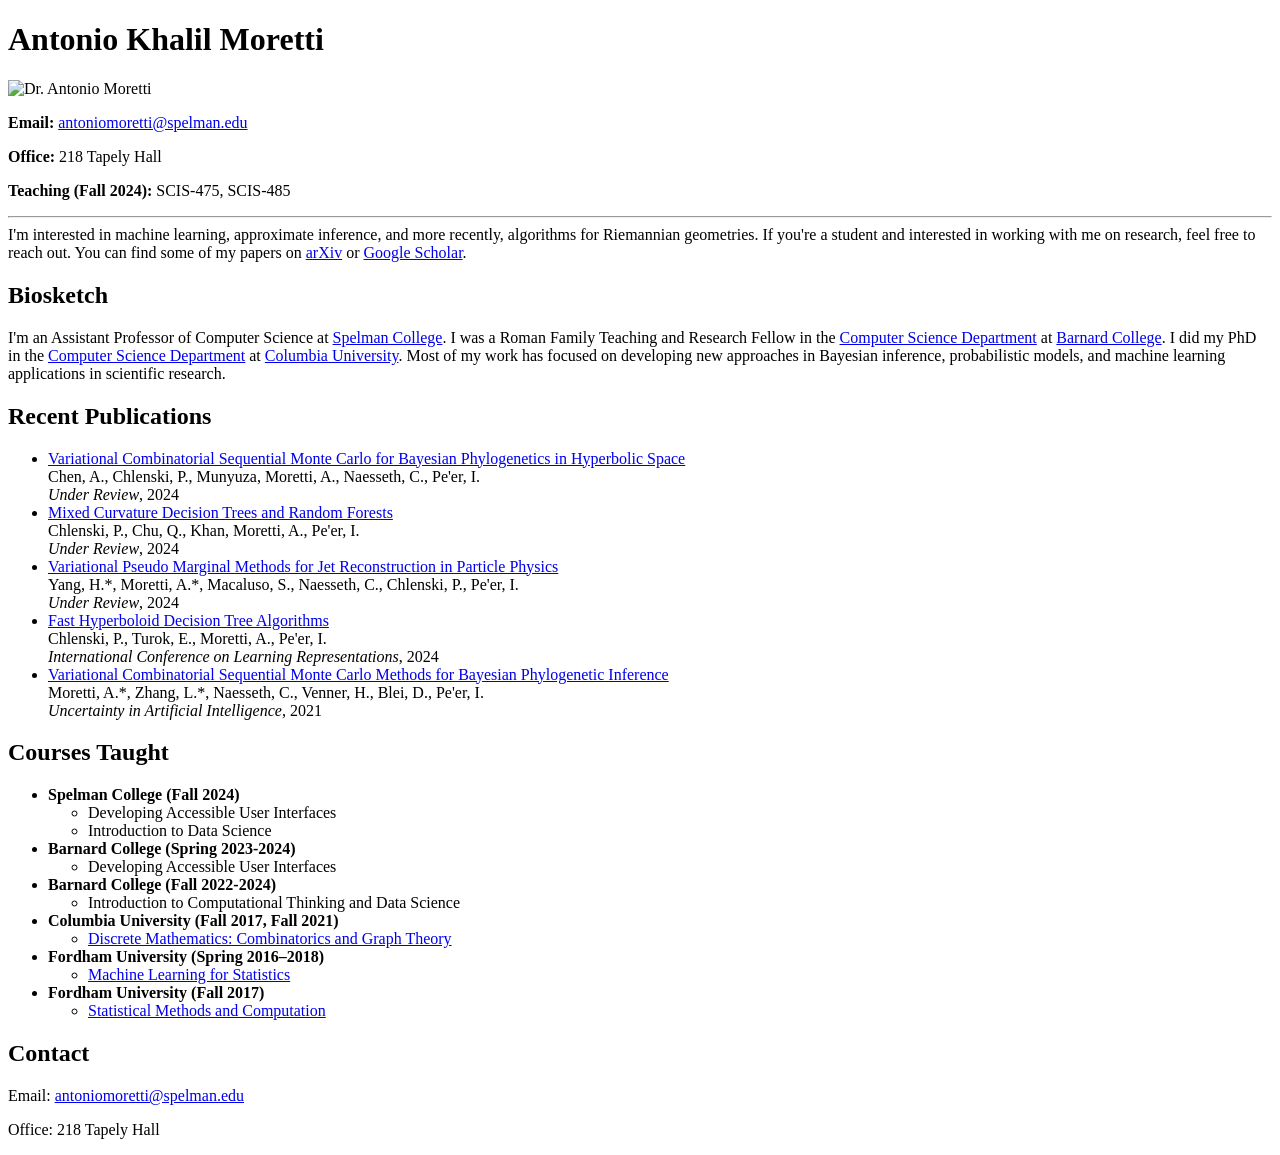
==== index.html @ acd08ad3 "update index.html" ====
<!DOCTYPE html>
<html lang="en">
<head>
    <meta charset="UTF-8">
    <meta name="viewport" content="width=device-width, initial-scale=1.0">
    <title>Antonio Khalil Moretti</title>
    <link rel="stylesheet" href="style.css">
    <link rel="stylesheet" href="https://cdnjs.cloudflare.com/ajax/libs/font-awesome/6.0.0-beta3/css/all.min.css">
</head>
<body>

    <header>
        <div class="header-content">
            <h1>Antonio Khalil Moretti</h1>
        </div>
        <img src="images/antonio.jpg" alt="Dr. Antonio Moretti" class="profile-photo">
    </header>

    <section class="contact">
        <p><strong>Email:</strong> <a href="mailto:antoniomoretti@spelman.edu">antoniomoretti@spelman.edu</a></p>
        <p><strong>Office:</strong> 218 Tapely Hall</p>
        <p><strong>Teaching (Fall 2024):</strong> SCIS-475, SCIS-485</p>
    </section>

    <hr>

    <section>
        I'm interested in machine learning, approximate inference, and more recently, algorithms for Riemannian geometries. If you're a student and interested in working with me on research, feel free to reach out. 
        You can find some of my papers on <a href="https://arxiv.org/search/cs?searchtype=author&query=Moretti,+A+K">arXiv</a> or <a href="https://scholar.google.com/citations?user=zOHnboAAAAAJ&hl=en">Google Scholar</a>.
    </section>

    <section>
        <h2>Biosketch</h2>
        <p>I'm an Assistant Professor of Computer Science at <a href="https://www.spelman.edu/">Spelman College</a>. 
            I was a Roman Family Teaching and Research Fellow in the <a href="https://cs.barnard.edu/">Computer Science Department</a> 
            at <a href="https://barnard.edu/">Barnard College</a>. 
            I did my PhD in the <a href="https://www.cs.columbia.edu/">Computer Science Department</a> at <a href="https://www.columbia.edu/">Columbia University</a>. 
            Most of my work has focused on developing new approaches in Bayesian inference, probabilistic models, and machine learning applications in scientific research.</p>
    </section>

    <section>
        <h2>Recent Publications</h2>
        <ul>
            <li>
              <a href="https://openreview.net/attachment?id=29cqyUl2bI&name=pdf">Variational Combinatorial Sequential Monte Carlo for Bayesian Phylogenetics in Hyperbolic Space</a><br>
              Chen, A., Chlenski, P., Munyuza, Moretti, A., Naesseth, C., Pe'er, I.<br>
              <em>Under Review</em>, 2024
            </li>
            <li>
              <a href="https://arxiv.org/abs/2410.13879">Mixed Curvature Decision Trees and Random Forests</a><br>
              Chlenski, P., Chu, Q., Khan, Moretti, A., Pe'er, I.<br>
              <em>Under Review</em>, 2024
            </li>
            <li>
              <a href="https://openreview.net/pdf?id=pCapRF2vFf">Variational Pseudo Marginal Methods for Jet Reconstruction in Particle Physics</a><br>
              Yang, H.*, Moretti, A.*, Macaluso, S., Naesseth, C., Chlenski, P., Pe'er, I.<br>
              <em>Under Review</em>, 2024
            </li>
            <li>
              <a href="https://arxiv.org/abs/2310.13841">Fast Hyperboloid Decision Tree Algorithms</a><br>
              Chlenski, P., Turok, E., Moretti, A., Pe'er, I.<br>
              <em>International Conference on Learning Representations</em>, 2024
            </li>
            <li>
              <a href="https://arxiv.org/abs/2106.00075">Variational Combinatorial Sequential Monte Carlo Methods for Bayesian Phylogenetic Inference</a><br>
              Moretti, A.*, Zhang, L.*, Naesseth, C., Venner, H., Blei, D., Pe'er, I.<br>
              <em>Uncertainty in Artificial Intelligence</em>, 2021
            </li>
          </ul>
    </section>

    <section>
        <h2>Courses Taught</h2>
        <ul>
            <li><strong>Spelman College (Fall 2024)</strong>
                <ul>
                    <li>Developing Accessible User Interfaces</li>
                    <li>Introduction to Data Science</li>
                </ul>
            </li>
            <li><strong>Barnard College (Spring 2023-2024)</strong>
                <ul>
                    <li>Developing Accessible User Interfaces</li>
                </ul>
            </li>
            <li><strong>Barnard College (Fall 2022-2024)</strong>
                <ul>
                    <li>Introduction to Computational Thinking and Data Science</li>
                </ul>
            </li>
            <li><strong>Columbia University (Fall 2017, Fall 2021)</strong>
                <ul>
                    <li><a href="http://www.cs.columbia.edu/~amoretti/3203/">Discrete Mathematics: Combinatorics and Graph Theory</a></li>
                </ul>
            </li>
            <li><strong>Fordham University (Spring 2016–2018)</strong>
                <ul>
                    <li><a href="http://www.cs.columbia.edu/~amoretti/7847s17.html">Machine Learning for Statistics</a></li>
                </ul>
            </li>
            <li><strong>Fordham University (Fall 2017)</strong>
                <ul>
                    <li><a href="http://www.cs.columbia.edu/~amoretti/7844.html">Statistical Methods and Computation</a></li>
                </ul>
            </li>
        </ul>
    </section>

    <section>
        <h2>Contact</h2>
        <p>Email: <a href="mailto:antoniomoretti@spelman.edu">antoniomoretti@spelman.edu</a></p>
        <p>Office: 218 Tapely Hall</p>
    </section>

</body>
</html>
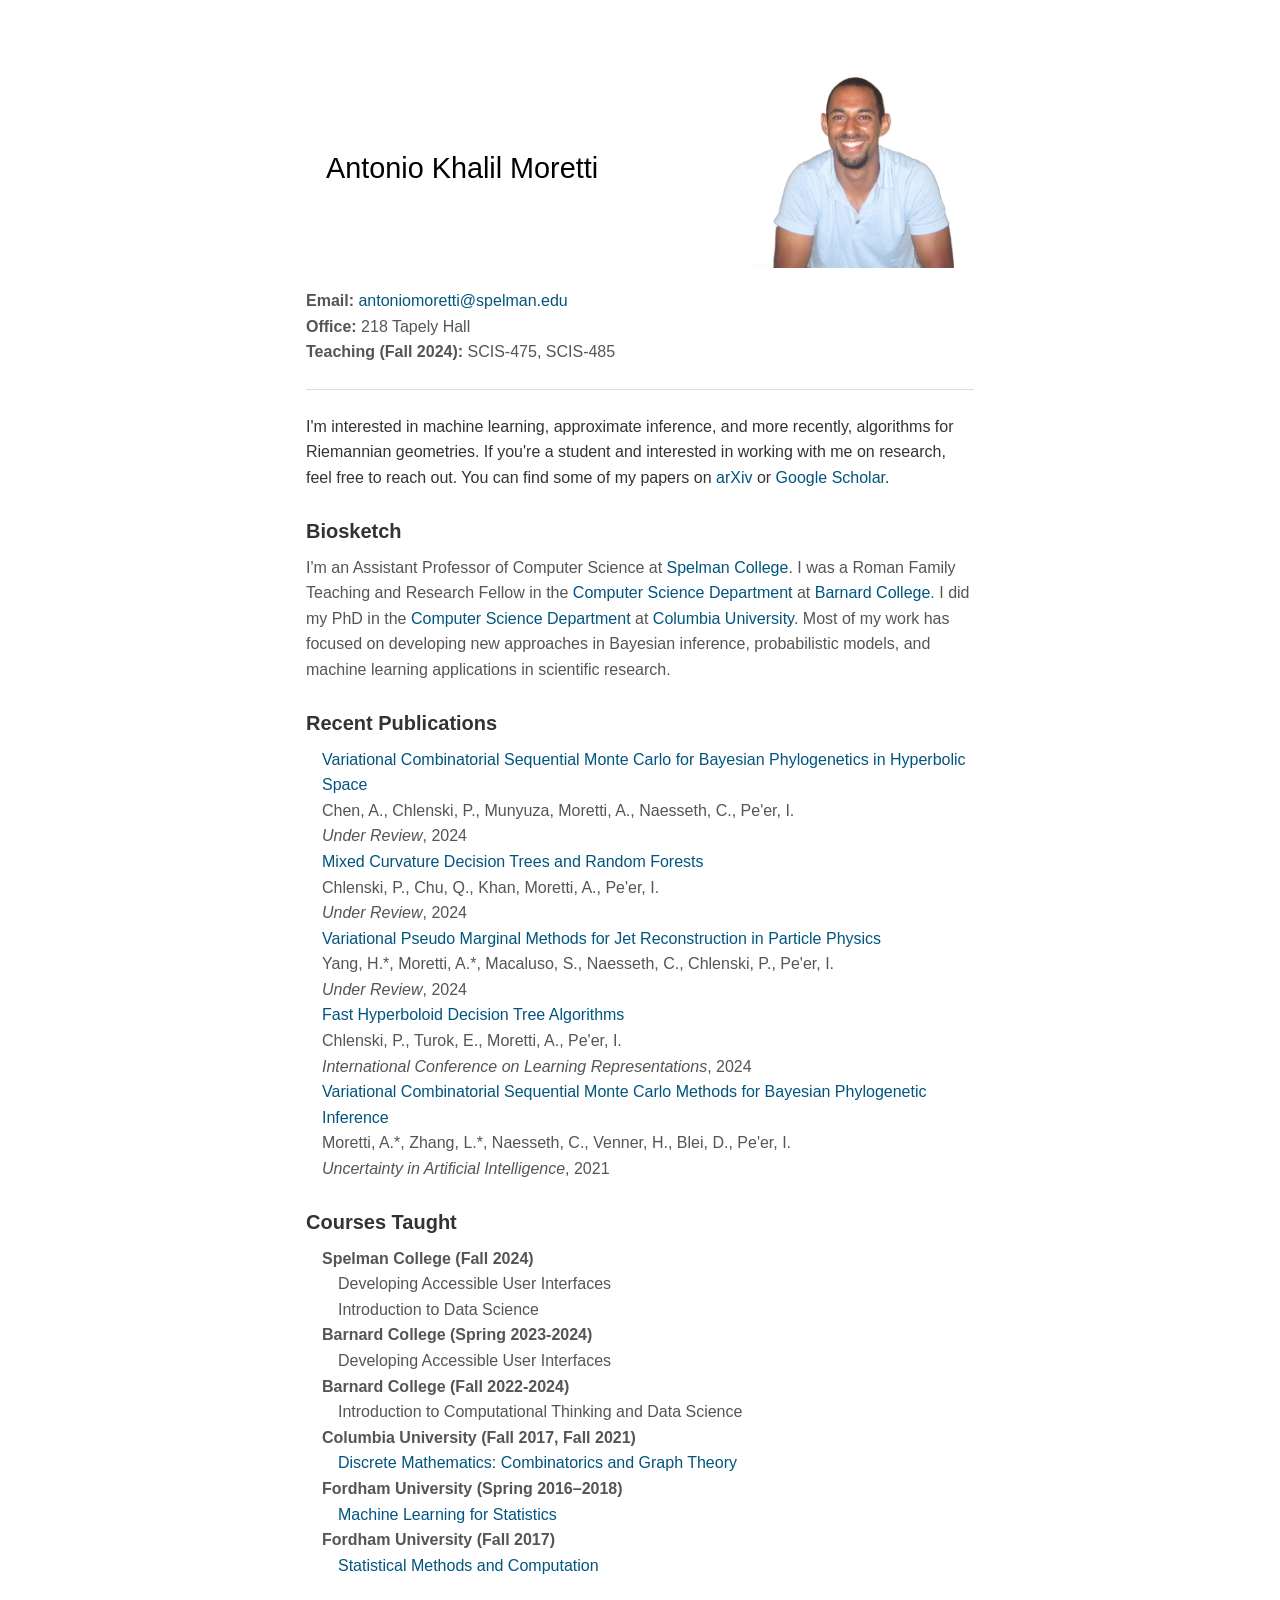
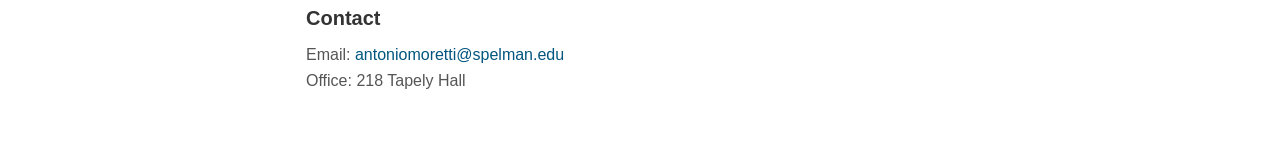
==== commit 7b7a9351: "Update index.html" ====
--- a/index.html
+++ b/index.html
@@ -13,7 +13,7 @@
         <div class="header-content">
             <h1>Antonio Khalil Moretti</h1>
         </div>
-        <img src="images/antonio.jpg" alt="Dr. Antonio Moretti" class="profile-photo">
+        <img src="images/antonio_nobackground.png" alt="Dr. Antonio Moretti" class="profile-photo">
     </header>
 
     <section class="contact">
--- a/style.css
+++ b/style.css
@@ -0,0 +1,102 @@
+/* Reset */
+* {
+    margin: 0;
+    padding: 0;
+    box-sizing: border-box;
+}
+
+/* General Styles */
+body {
+    font-family: Arial, sans-serif;
+    line-height: 1.6;
+    color: #333;
+    background-color: #ffffff;
+    max-width: 700px;
+    margin: 2rem auto;
+    padding: 1rem;
+}
+
+
+header {
+    display: flex;
+    align-items: center;
+    justify-content: space-between;
+    background-color: #ffffff;
+    color: black;
+    padding: 20px;
+    text-align: left;
+}
+
+h1 {
+    margin-right: 300px;  /* Space between name and photo */
+}
+
+.profile-photo {
+    width: 200px;  /* Adjust size as needed */
+    height: 200px;
+    object-fit: cover;
+}
+
+header h1 {
+    font-size: 1.8rem;
+    font-weight: normal;
+    margin: 1.5rem 0;
+}
+
+header p {
+    font-size: 1rem;
+    color: #555;
+    margin-bottom: 1rem;
+}
+
+
+
+.scholar-link {
+    display: inline-block;
+    margin-top: 1rem;
+    color: #4285F4;
+    text-decoration: none;
+    font-size: 1.2rem;
+}
+
+.scholar-link i {
+    margin-right: 0.5rem;
+}
+
+/* Sections */
+hr {
+    border: none;
+    border-top: 1px solid #ddd;
+    margin: 1.5rem 0;
+}
+
+section {
+    margin-bottom: 1.5rem;
+}
+
+h2 {
+    font-size: 1.25rem;
+    color: #333;
+    margin-bottom: 0.5rem;
+}
+
+p, ul {
+    font-size: 1rem;
+    color: #555;
+}
+
+ul {
+    list-style-type: none;
+    padding-left: 1rem;
+}
+
+a {
+    color: #00557F; /* A commonly used blue for links */
+    text-decoration: none; /* Removes underline from links */
+}
+
+
+a:hover {
+    color: #00557F;
+    text-decoration: underline;
+}
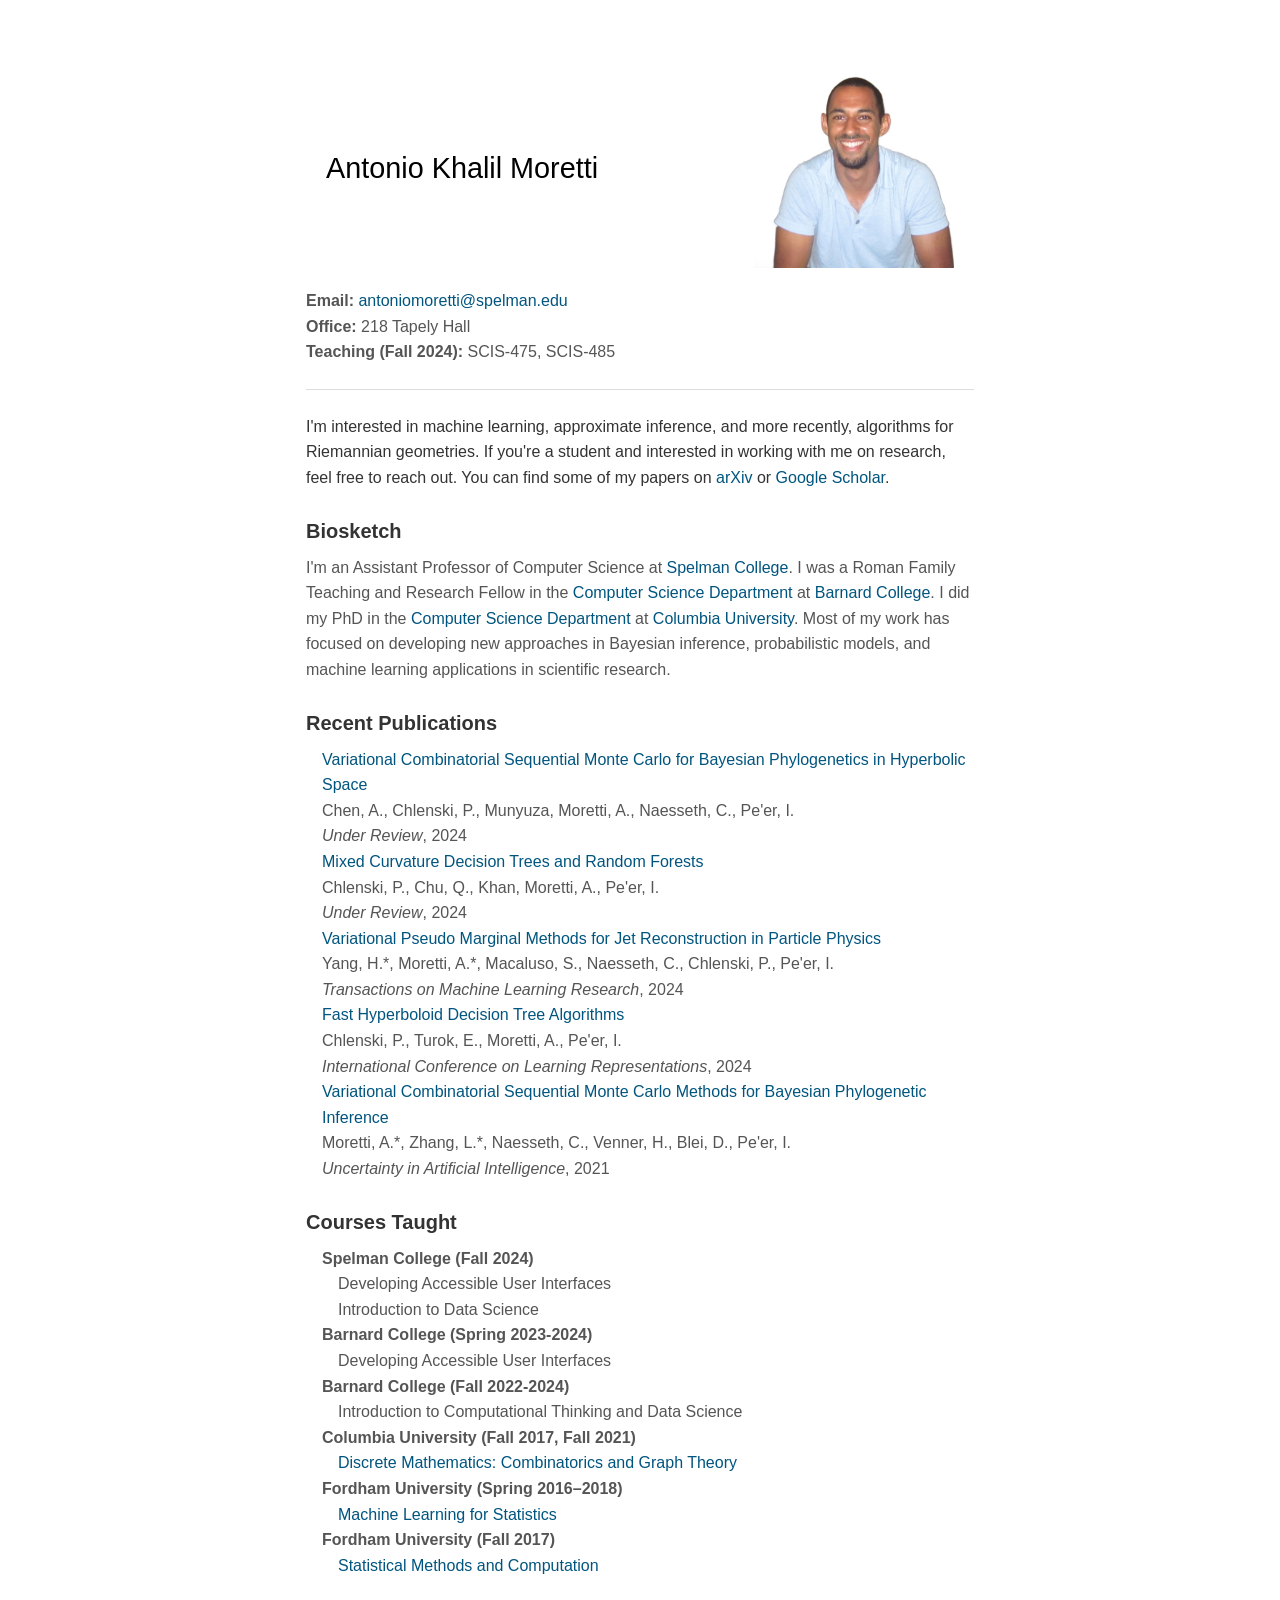
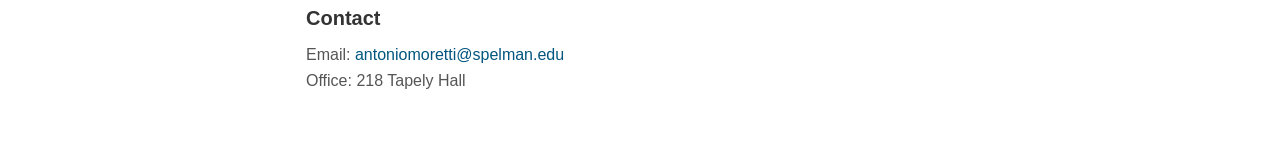
==== commit 7f3cb6fc: "Add files via upload" ====
--- a/index.html
+++ b/index.html
@@ -54,7 +54,7 @@
             <li>
               <a href="https://openreview.net/pdf?id=pCapRF2vFf">Variational Pseudo Marginal Methods for Jet Reconstruction in Particle Physics</a><br>
               Yang, H.*, Moretti, A.*, Macaluso, S., Naesseth, C., Chlenski, P., Pe'er, I.<br>
-              <em>Under Review</em>, 2024
+              <em>Transactions on Machine Learning Research</em>, 2024
             </li>
             <li>
               <a href="https://arxiv.org/abs/2310.13841">Fast Hyperboloid Decision Tree Algorithms</a><br>
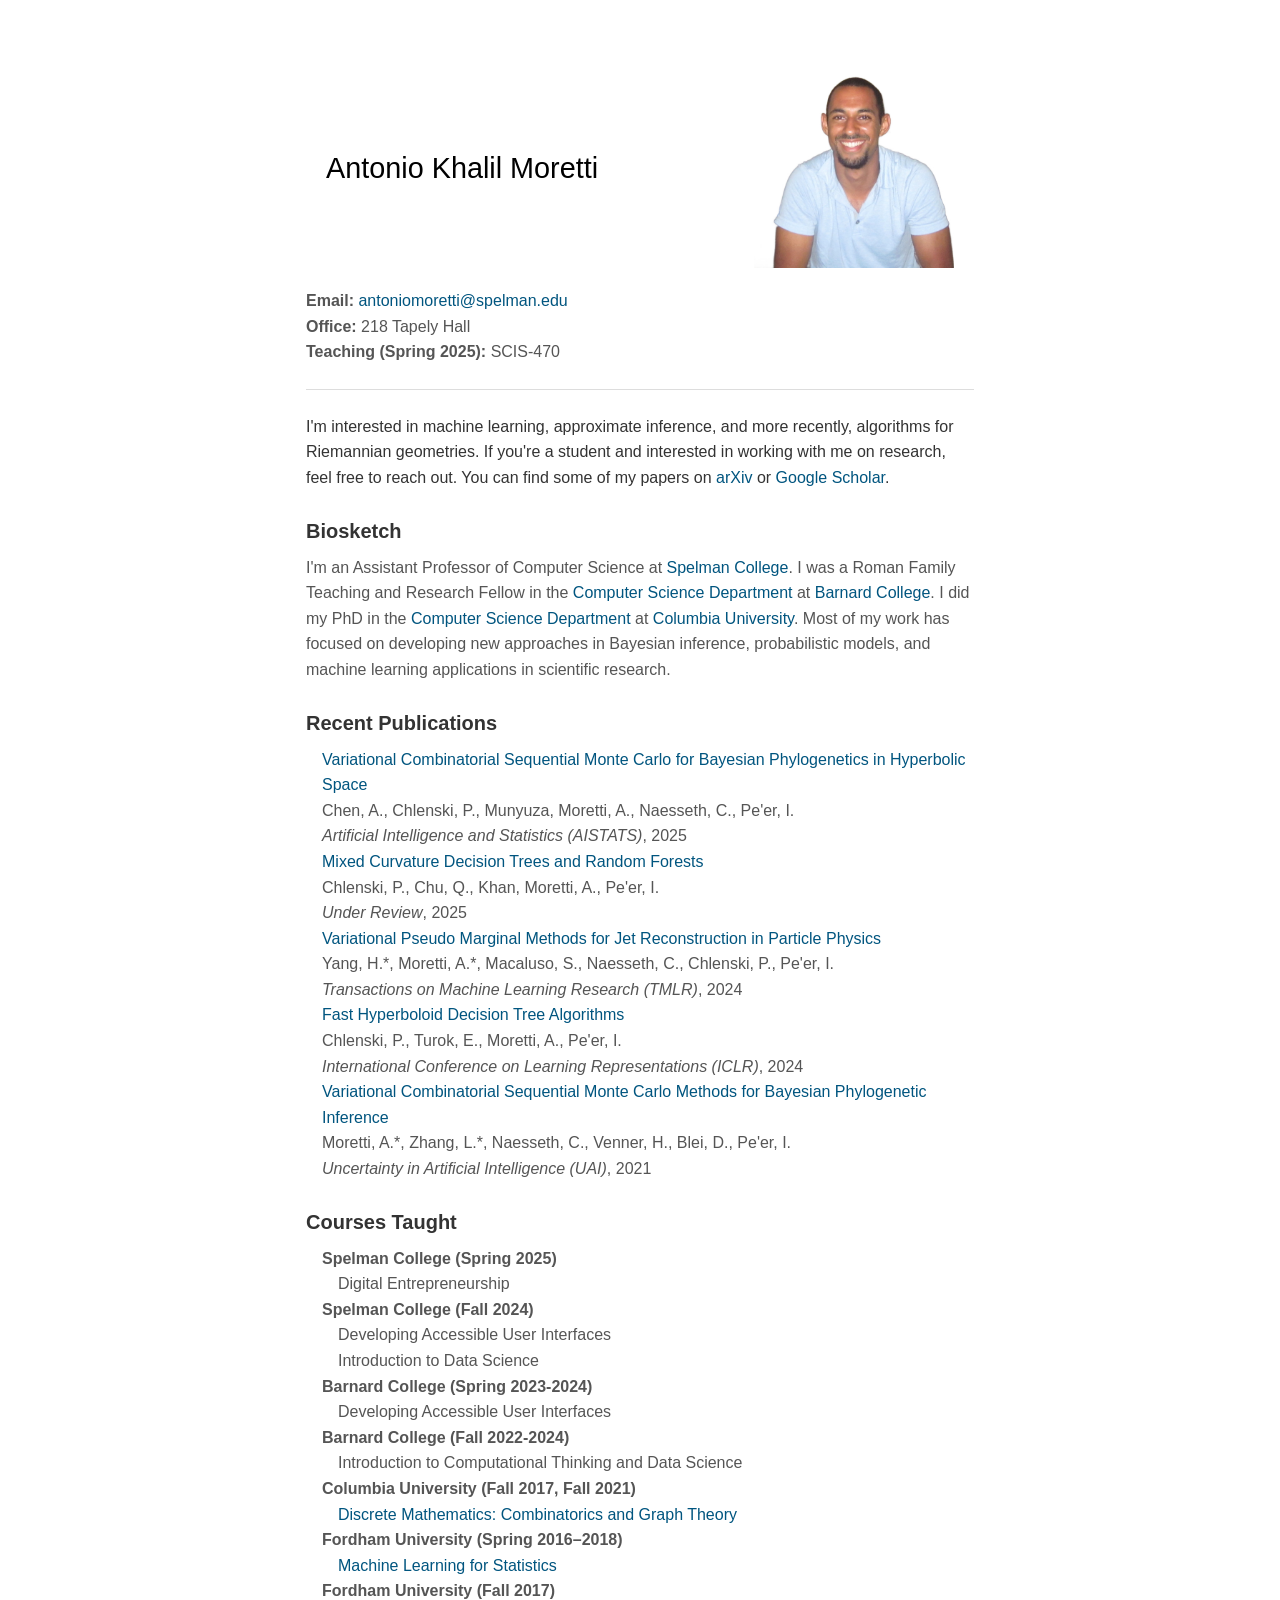
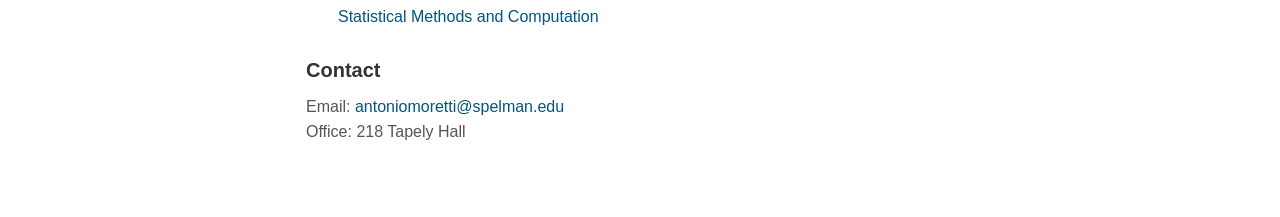
==== commit 54bba0cb: "update website" ====
--- a/index.html
+++ b/index.html
@@ -13,13 +13,13 @@
         <div class="header-content">
             <h1>Antonio Khalil Moretti</h1>
         </div>
-        <img src="images/antonio_nobackground.png" alt="Dr. Antonio Moretti" class="profile-photo">
+        <img src="images/antonio_nobackground.png" alt="The handsome Dr. Antonio Moretti" class="profile-photo">
     </header>
 
     <section class="contact">
         <p><strong>Email:</strong> <a href="mailto:antoniomoretti@spelman.edu">antoniomoretti@spelman.edu</a></p>
         <p><strong>Office:</strong> 218 Tapely Hall</p>
-        <p><strong>Teaching (Fall 2024):</strong> SCIS-475, SCIS-485</p>
+        <p><strong>Teaching (Spring 2025):</strong> SCIS-470</p>
     </section>
 
     <hr>
@@ -44,27 +44,27 @@
             <li>
               <a href="https://openreview.net/attachment?id=29cqyUl2bI&name=pdf">Variational Combinatorial Sequential Monte Carlo for Bayesian Phylogenetics in Hyperbolic Space</a><br>
               Chen, A., Chlenski, P., Munyuza, Moretti, A., Naesseth, C., Pe'er, I.<br>
-              <em>Under Review</em>, 2024
+              <em>Artificial Intelligence and Statistics (AISTATS)</em>, 2025
             </li>
             <li>
               <a href="https://arxiv.org/abs/2410.13879">Mixed Curvature Decision Trees and Random Forests</a><br>
               Chlenski, P., Chu, Q., Khan, Moretti, A., Pe'er, I.<br>
-              <em>Under Review</em>, 2024
+              <em>Under Review</em>, 2025
             </li>
             <li>
               <a href="https://openreview.net/pdf?id=pCapRF2vFf">Variational Pseudo Marginal Methods for Jet Reconstruction in Particle Physics</a><br>
               Yang, H.*, Moretti, A.*, Macaluso, S., Naesseth, C., Chlenski, P., Pe'er, I.<br>
-              <em>Transactions on Machine Learning Research</em>, 2024
+              <em>Transactions on Machine Learning Research (TMLR)</em>, 2024
             </li>
             <li>
               <a href="https://arxiv.org/abs/2310.13841">Fast Hyperboloid Decision Tree Algorithms</a><br>
               Chlenski, P., Turok, E., Moretti, A., Pe'er, I.<br>
-              <em>International Conference on Learning Representations</em>, 2024
+              <em>International Conference on Learning Representations (ICLR)</em>, 2024
             </li>
             <li>
               <a href="https://arxiv.org/abs/2106.00075">Variational Combinatorial Sequential Monte Carlo Methods for Bayesian Phylogenetic Inference</a><br>
               Moretti, A.*, Zhang, L.*, Naesseth, C., Venner, H., Blei, D., Pe'er, I.<br>
-              <em>Uncertainty in Artificial Intelligence</em>, 2021
+              <em>Uncertainty in Artificial Intelligence (UAI)</em>, 2021
             </li>
           </ul>
     </section>
@@ -72,6 +72,11 @@
     <section>
         <h2>Courses Taught</h2>
         <ul>
+            <li><strong>Spelman College (Spring 2025)</strong>
+                <ul>
+                    <li>Digital Entrepreneurship</li>
+                </ul>
+            </li>
             <li><strong>Spelman College (Fall 2024)</strong>
                 <ul>
                     <li>Developing Accessible User Interfaces</li>
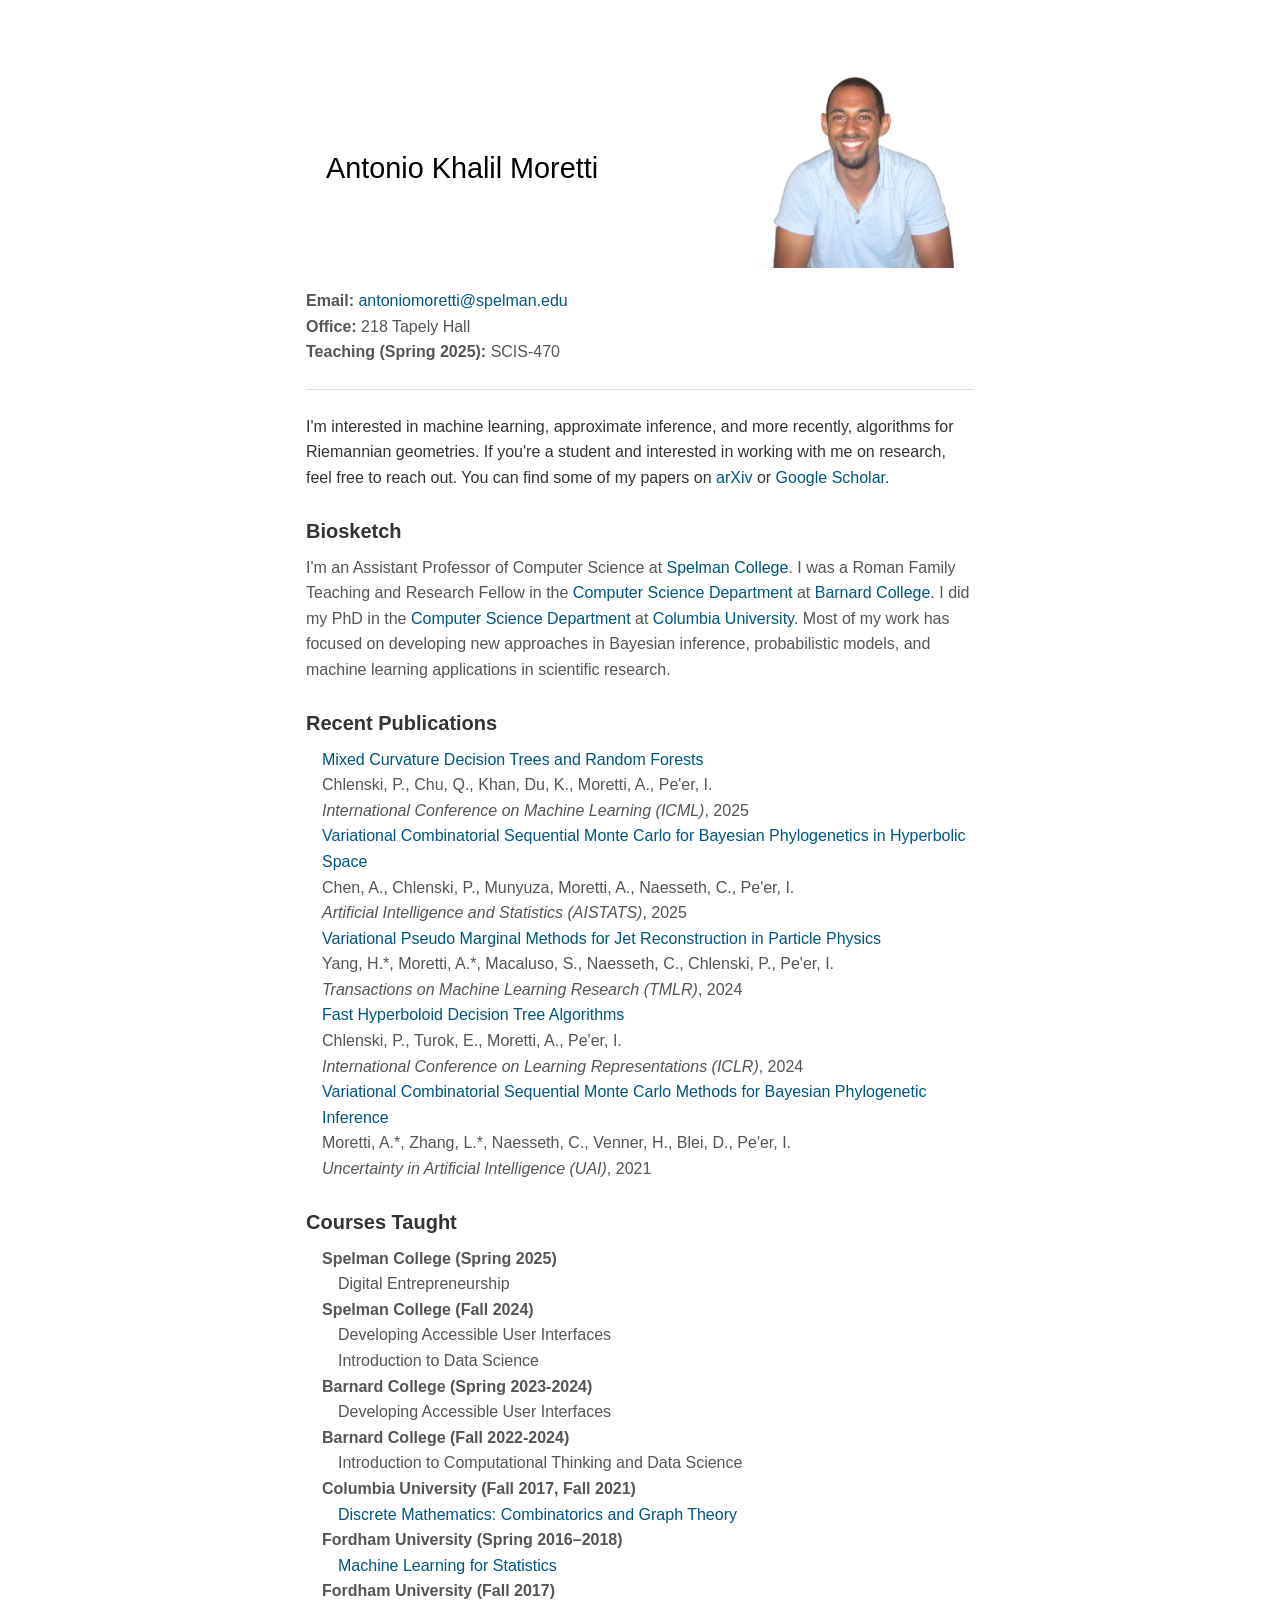
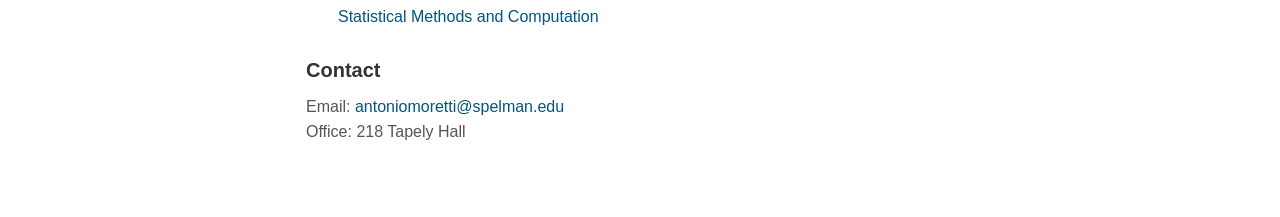
==== commit 97df57dc: "update icml paper" ====
--- a/index.html
+++ b/index.html
@@ -42,14 +42,14 @@
         <h2>Recent Publications</h2>
         <ul>
             <li>
-              <a href="https://openreview.net/attachment?id=29cqyUl2bI&name=pdf">Variational Combinatorial Sequential Monte Carlo for Bayesian Phylogenetics in Hyperbolic Space</a><br>
+                <a href="https://arxiv.org/abs/2410.13879">Mixed Curvature Decision Trees and Random Forests</a><br>
+                Chlenski, P., Chu, Q., Khan, Du, K., Moretti, A., Pe'er, I.<br>
+                <em>International Conference on Machine Learning (ICML)</em>, 2025
+              </li>
+            <li>
+              <a href="https://arxiv.org/abs/2501.17965">Variational Combinatorial Sequential Monte Carlo for Bayesian Phylogenetics in Hyperbolic Space</a><br>
               Chen, A., Chlenski, P., Munyuza, Moretti, A., Naesseth, C., Pe'er, I.<br>
               <em>Artificial Intelligence and Statistics (AISTATS)</em>, 2025
-            </li>
-            <li>
-              <a href="https://arxiv.org/abs/2410.13879">Mixed Curvature Decision Trees and Random Forests</a><br>
-              Chlenski, P., Chu, Q., Khan, Moretti, A., Pe'er, I.<br>
-              <em>Under Review</em>, 2025
             </li>
             <li>
               <a href="https://openreview.net/pdf?id=pCapRF2vFf">Variational Pseudo Marginal Methods for Jet Reconstruction in Particle Physics</a><br>
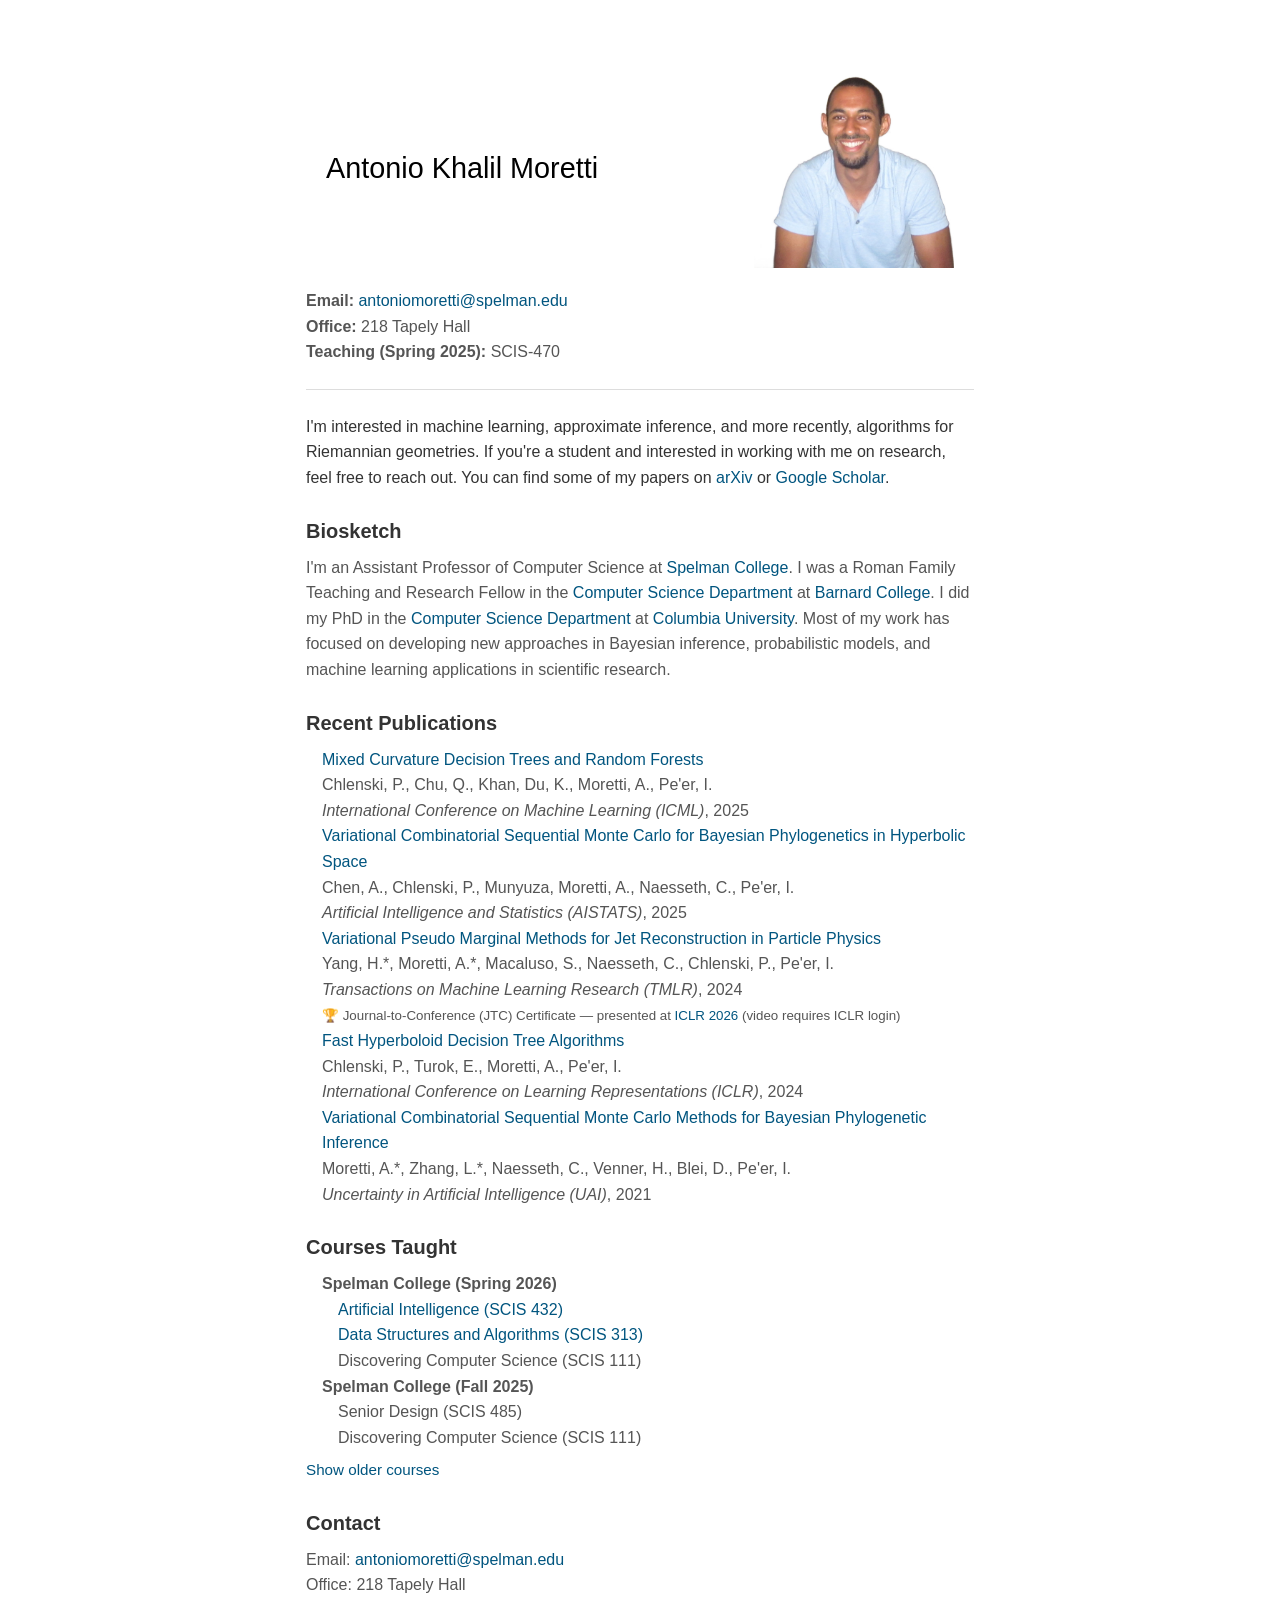
==== commit 89765285: "Add AI and DSA course pages, update publications and courses list - Add SCIS 432 (AI) and SCIS 313 (" ====
--- a/index.html
+++ b/index.html
@@ -54,7 +54,8 @@
             <li>
               <a href="https://openreview.net/pdf?id=pCapRF2vFf">Variational Pseudo Marginal Methods for Jet Reconstruction in Particle Physics</a><br>
               Yang, H.*, Moretti, A.*, Macaluso, S., Naesseth, C., Chlenski, P., Pe'er, I.<br>
-              <em>Transactions on Machine Learning Research (TMLR)</em>, 2024
+              <em>Transactions on Machine Learning Research (TMLR)</em>, 2024<br>
+              <small>&#127942; Journal-to-Conference (JTC) Certificate &mdash; presented at <a href="https://iclr.cc/virtual/2026/poster/10014062">ICLR 2026</a> (video requires ICLR login)</small>
             </li>
             <li>
               <a href="https://arxiv.org/abs/2310.13841">Fast Hyperboloid Decision Tree Algorithms</a><br>
@@ -72,6 +73,24 @@
     <section>
         <h2>Courses Taught</h2>
         <ul>
+            <li><strong>Spelman College (Spring 2026)</strong>
+                <ul>
+                    <li><a href="ai-spring2026/index.html">Artificial Intelligence (SCIS 432)</a></li>
+                    <li><a href="dsa-spring2026/index.html">Data Structures and Algorithms (SCIS 313)</a></li>
+                    <li>Discovering Computer Science (SCIS 111)</li>
+                </ul>
+            </li>
+            <li><strong>Spelman College (Fall 2025)</strong>
+                <ul>
+                    <li>Senior Design (SCIS 485)</li>
+                    <li>Discovering Computer Science (SCIS 111)</li>
+                </ul>
+            </li>
+        </ul>
+
+        <details style="margin-top: 0.5rem;">
+            <summary style="cursor: pointer; color: #00557F; font-size: 0.95rem; list-style: none;">Show older courses</summary>
+            <ul style="margin-top: 0.75rem;">
             <li><strong>Spelman College (Spring 2025)</strong>
                 <ul>
                     <li>Digital Entrepreneurship</li>
@@ -108,7 +127,8 @@
                     <li><a href="http://www.cs.columbia.edu/~amoretti/7844.html">Statistical Methods and Computation</a></li>
                 </ul>
             </li>
-        </ul>
+            </ul>
+        </details>
     </section>
 
     <section>
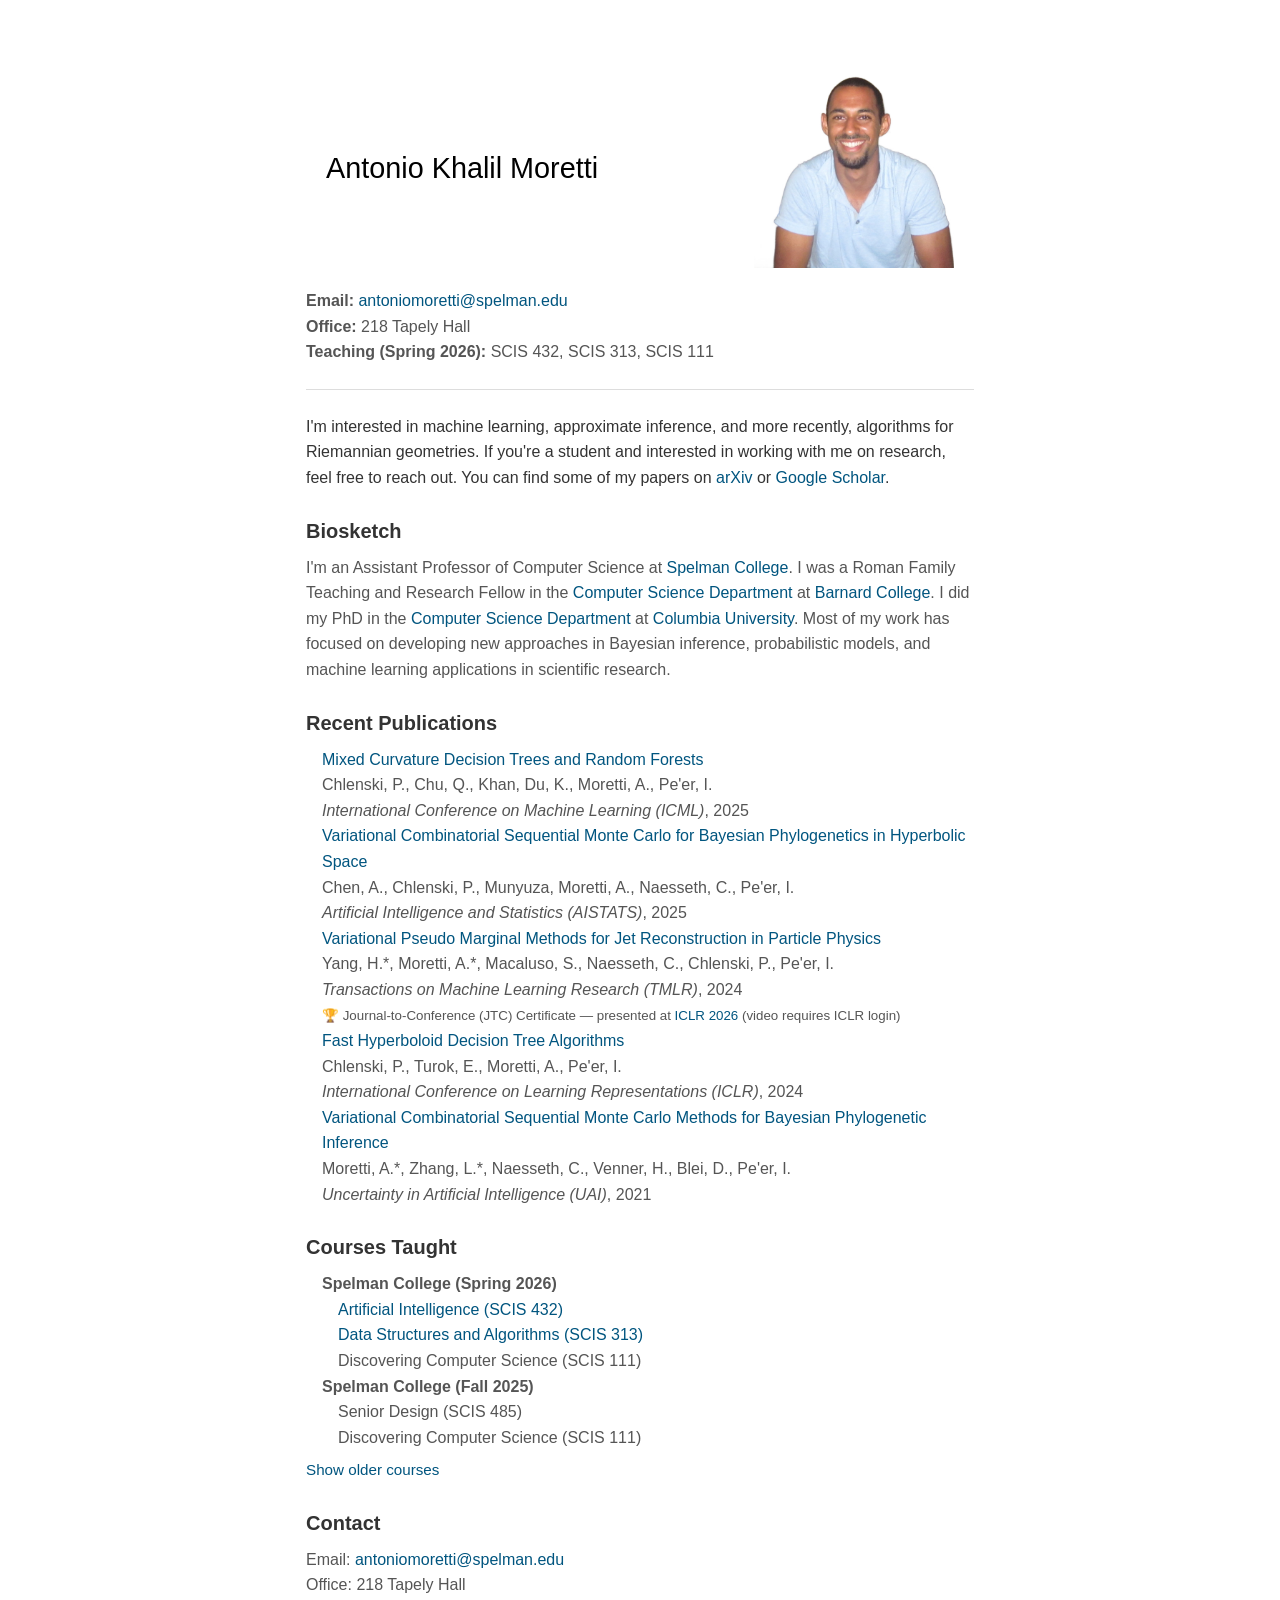
==== commit 39471a74: "Update teaching line to Spring 2026 and standardize course code format Co-Authored-By: Claude Sonnet" ====
--- a/index.html
+++ b/index.html
@@ -19,7 +19,7 @@
     <section class="contact">
         <p><strong>Email:</strong> <a href="mailto:antoniomoretti@spelman.edu">antoniomoretti@spelman.edu</a></p>
         <p><strong>Office:</strong> 218 Tapely Hall</p>
-        <p><strong>Teaching (Spring 2025):</strong> SCIS-470</p>
+        <p><strong>Teaching (Spring 2026):</strong> SCIS 432, SCIS 313, SCIS 111</p>
     </section>
 
     <hr>
